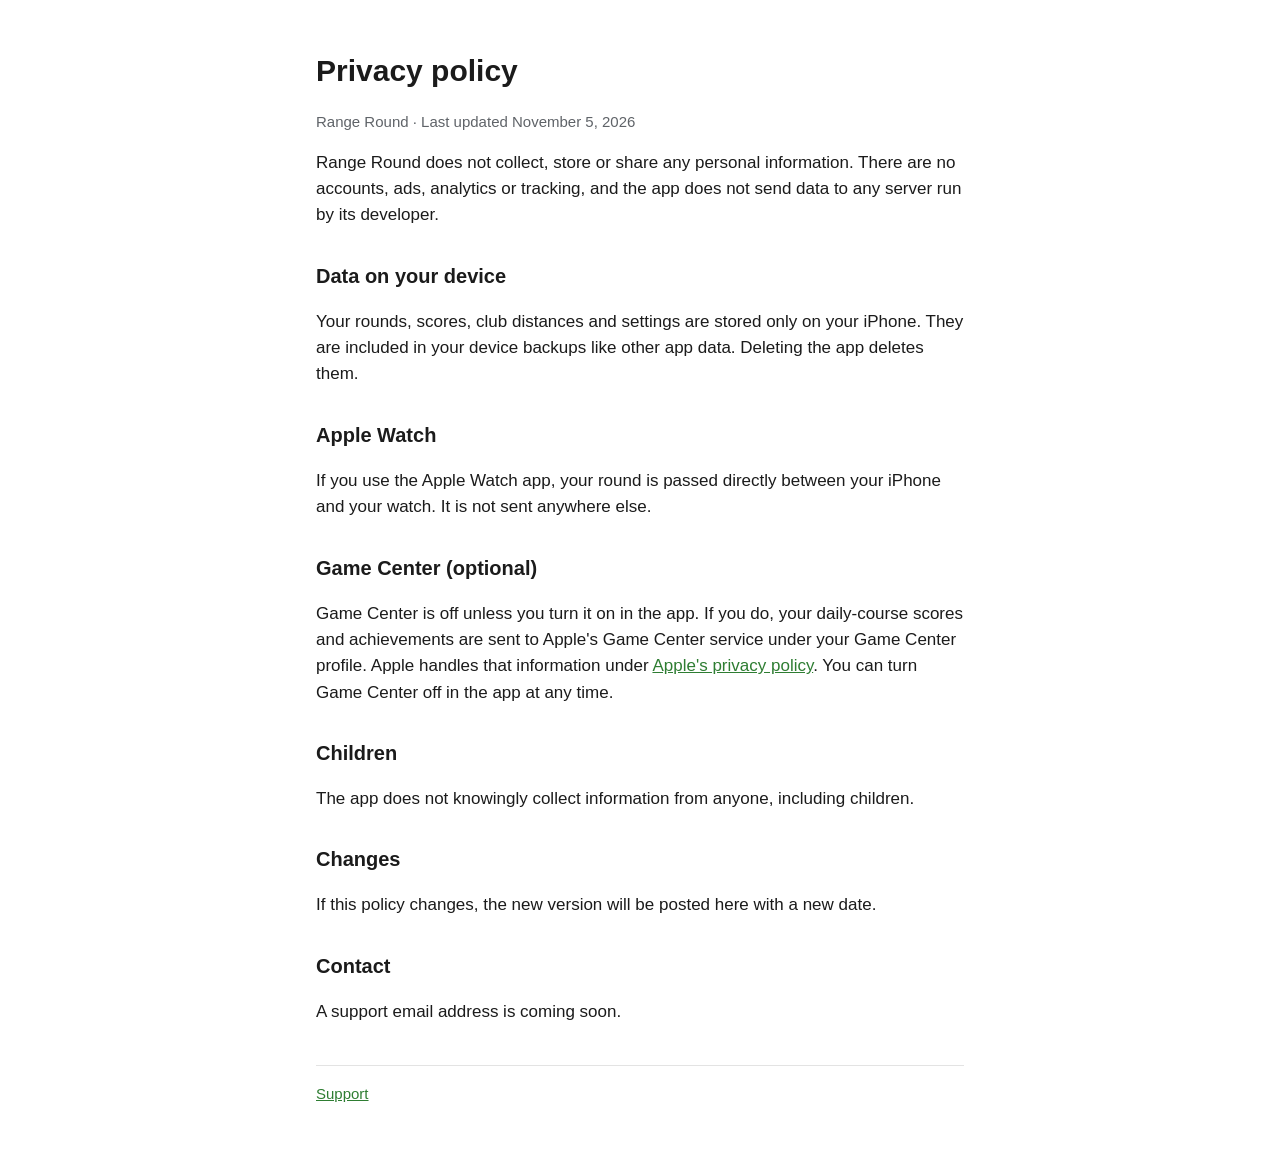
==== rangeround/privacy.html @ 8ec3743d "Add Range Round support and privacy pages Co-Authored-By: Claude Opus 5.5 <noreply@anthropic.com>" ====
<!doctype html>
<html lang="en">
<head>
  <meta charset="utf-8">
  <meta name="viewport" content="width=device-width, initial-scale=1">
  <title>Range Round Privacy</title>
  <link rel="stylesheet" href="style.css">
</head>
<body>
<main>
  <h1>Privacy policy</h1>
  <p class="muted">Range Round · Last updated November 5, 2026</p>

  <p>Range Round does not collect, store or share any personal information. There are no
     accounts, ads, analytics or tracking, and the app does not send data to any server
     run by its developer.</p>

  <h2>Data on your device</h2>
  <p>Your rounds, scores, club distances and settings are stored only on your iPhone. They are
     included in your device backups like other app data. Deleting the app deletes them.</p>

  <h2>Apple Watch</h2>
  <p>If you use the Apple Watch app, your round is passed directly between your iPhone and your
     watch. It is not sent anywhere else.</p>

  <h2>Game Center (optional)</h2>
  <p>Game Center is off unless you turn it on in the app. If you do, your daily-course scores
     and achievements are sent to Apple's Game Center service under your Game Center profile.
     Apple handles that information under
     <a href="https://www.apple.com/legal/privacy/">Apple's privacy policy</a>. You can turn Game
     Center off in the app at any time.</p>

  <h2>Children</h2>
  <p>The app does not knowingly collect information from anyone, including children.</p>

  <h2>Changes</h2>
  <p>If this policy changes, the new version will be posted here with a new date.</p>

  <h2>Contact</h2>
  <p>A support email address is coming soon.</p>

  <nav><a href="index.html">Support</a></nav>
</main>
</body>
</html>
---- rangeround/style.css ----
:root { --bg: #ffffff; --fg: #1b1b1b; --muted: #5f6368; --accent: #2e7d32; --rule: #e3e3e3; }
@media (prefers-color-scheme: dark) {
  :root { --bg: #111311; --fg: #ececec; --muted: #a0a6a0; --accent: #7bc67e; --rule: #2a2d2a; }
}
* { box-sizing: border-box; }
body { margin: 0; background: var(--bg); color: var(--fg); font: 17px/1.55 -apple-system, BlinkMacSystemFont, "Segoe UI", Roboto, sans-serif; }
main { max-width: 680px; margin: 0 auto; padding: 48px 16px 64px; }
header { display: flex; align-items: center; gap: 14px; margin-bottom: 8px; }
header img { width: 56px; height: 56px; border-radius: 13px; }
h1 { font-size: 30px; margin: 0; }
h2 { font-size: 20px; margin: 32px 0 6px; }
p, li { color: var(--fg); }
.muted { color: var(--muted); font-size: 15px; }
a { color: var(--accent); }
nav { margin-top: 40px; padding-top: 16px; border-top: 1px solid var(--rule); font-size: 15px; }
nav a { margin-right: 18px; }
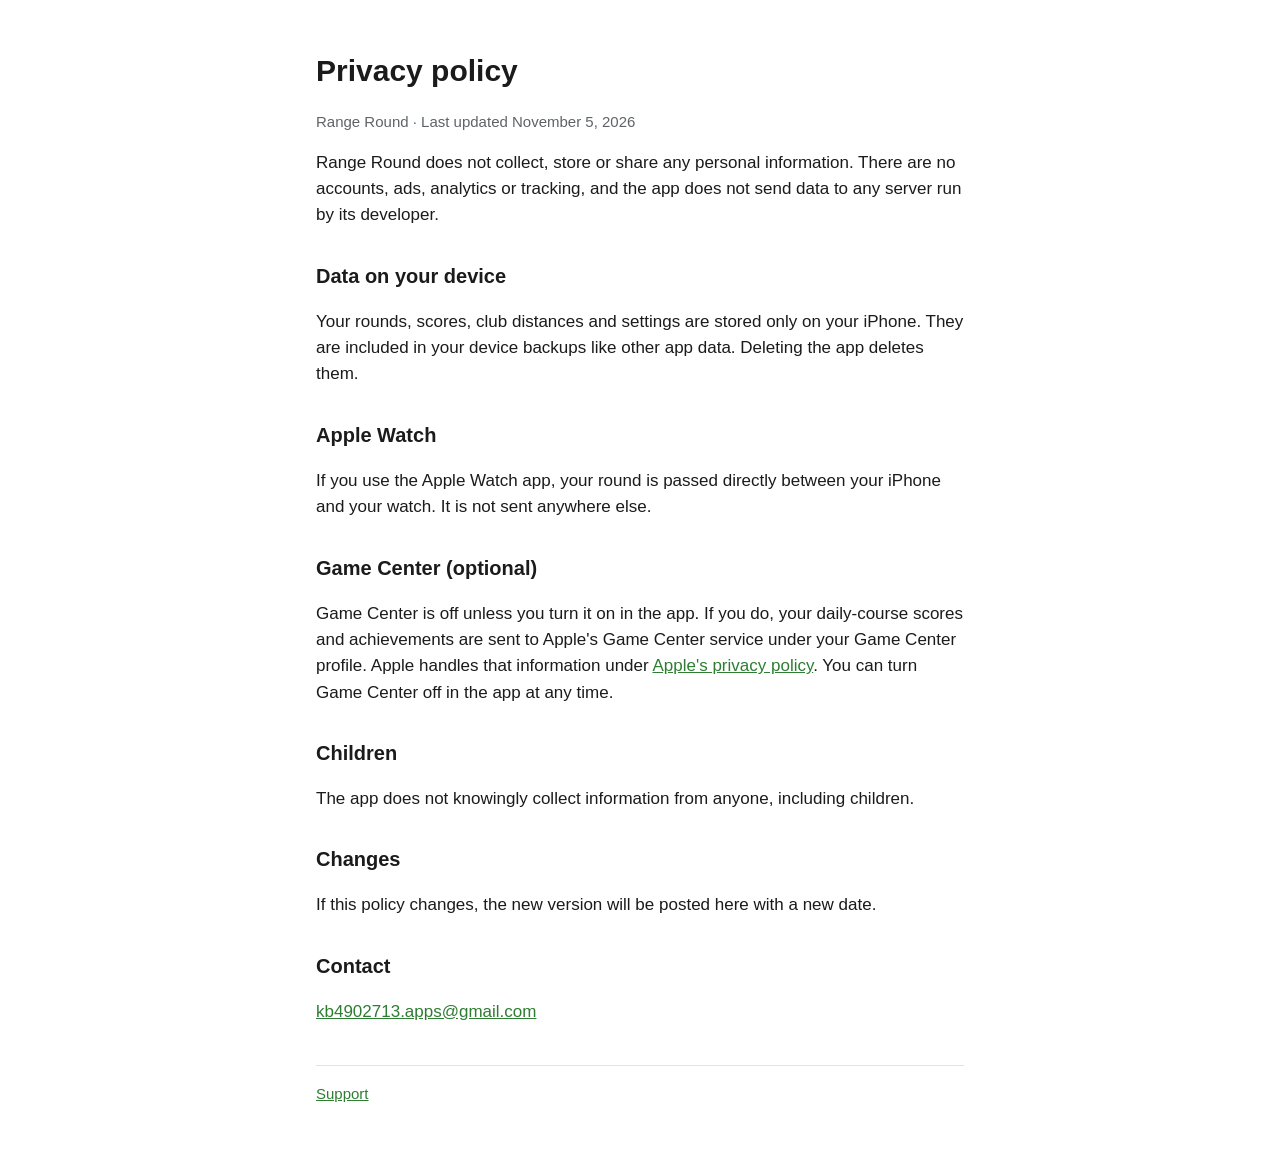
==== commit 9035aa57: "Add Range Round support email Co-Authored-By: Claude Opus 5.5 <noreply@anthropic.com>" ====
--- a/rangeround/privacy.html
+++ b/rangeround/privacy.html
@@ -37,7 +37,7 @@
   <p>If this policy changes, the new version will be posted here with a new date.</p>
 
   <h2>Contact</h2>
-  <p>A support email address is coming soon.</p>
+  <p><a href="mailto:kb4902713.apps@gmail.com">kb4902713.apps@gmail.com</a></p>
 
   <nav><a href="index.html">Support</a></nav>
 </main>
